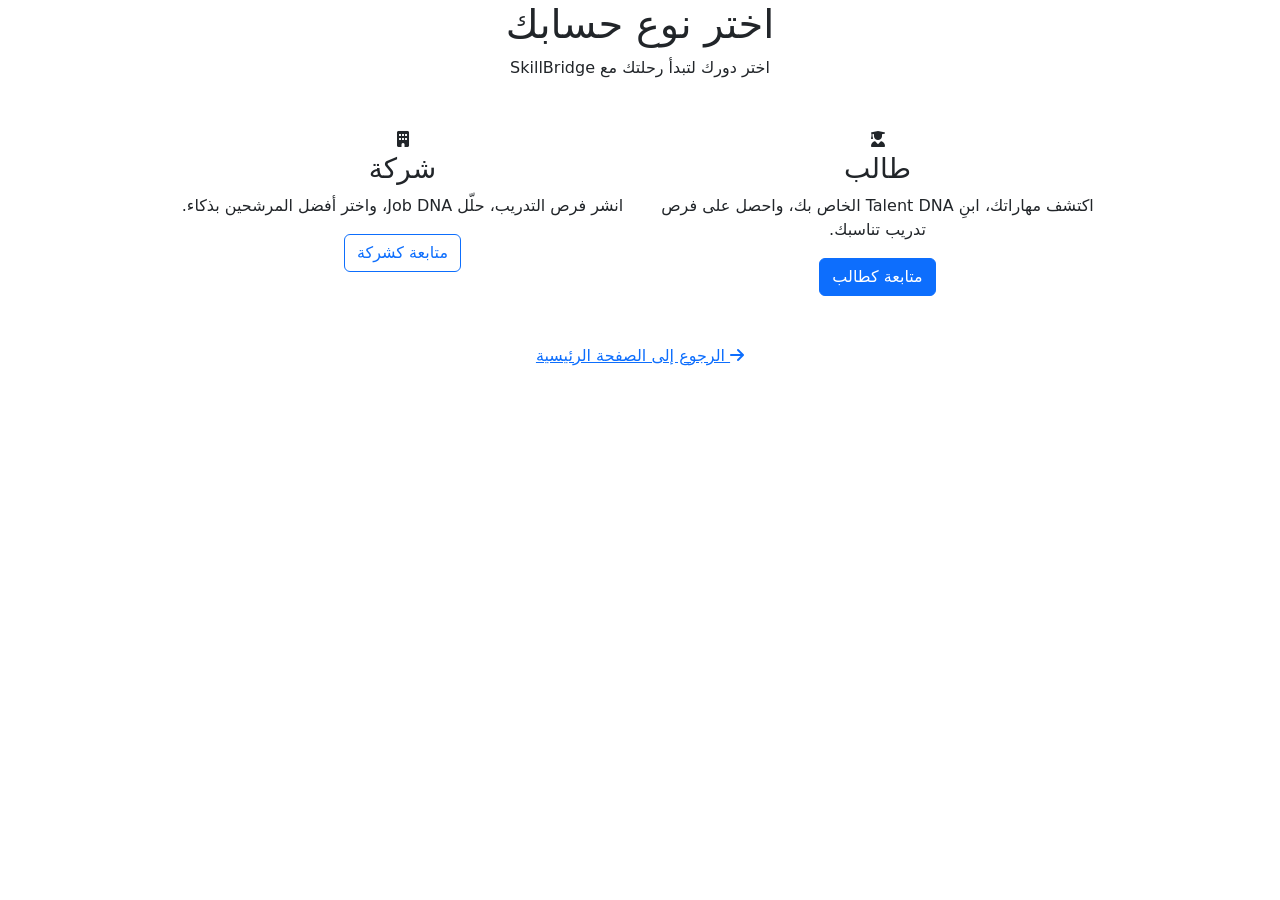
==== Choose_Role.html @ 9a8fcd29 "Add files via upload" ====
<!DOCTYPE html>
<html lang="ar" dir="rtl">
<head>
  <meta charset="UTF-8">
  <meta name="viewport" content="width=device-width, initial-scale=1.0">
  <title>Choose Role | SkillBridge</title>

  <!-- Bootstrap -->
  <link rel="stylesheet" href="https://cdn.jsdelivr.net/npm/bootstrap@5.3.2/dist/css/bootstrap.min.css">

  <!-- Font Awesome -->
  <link rel="stylesheet" href="https://cdnjs.cloudflare.com/ajax/libs/font-awesome/6.5.1/css/all.min.css">

  <!-- Your CSS -->
  <link rel="stylesheet" href="./CSS/Choose_Role.CSS">
</head>

<body>

<section class="role-page">
  <div class="container text-center">

    <h1 class="title">اختر نوع حسابك</h1>
    <p class="subtitle">اختر دورك لتبدأ رحلتك مع SkillBridge</p>

    <div class="row justify-content-center g-4 mt-4">

      <!-- Student -->
      <div class="col-lg-5 col-md-6">
        <div class="role-card student-card" onclick="goStudent()">
          <div class="icon">
            <i class="fas fa-user-graduate"></i>
          </div>
          <h3>طالب</h3>
          <p>
            اكتشف مهاراتك، ابنِ Talent DNA الخاص بك،
            واحصل على فرص تدريب تناسبك.
          </p>
          <button class="btn btn-primary">متابعة كطالب</button>
        </div>
      </div>

      <!-- Company -->
      <div class="col-lg-5 col-md-6">
        <div class="role-card company-card" onclick="goCompany()">
          <div class="icon">
            <i class="fas fa-building"></i>
          </div>
          <h3>شركة</h3>
          <p>
            انشر فرص التدريب، حلّل Job DNA،
            واختر أفضل المرشحين بذكاء.
          </p>
          <button class="btn btn-outline-primary">متابعة كشركة</button>
        </div>
      </div>

    </div>

    <div class="back-home mt-5">
      <a href="index.html" class="back-link">
        <i class="fas fa-arrow-right"></i> الرجوع إلى الصفحة الرئيسية
      </a>
    </div>

  </div>
</section>

<!-- Bootstrap JS -->
<script src="https://cdn.jsdelivr.net/npm/bootstrap@5.3.2/dist/js/bootstrap.bundle.min.js"></script>

<!-- Your JS -->
<script src="./JS/Choose_Role.JS"></script>

</body>
</html>
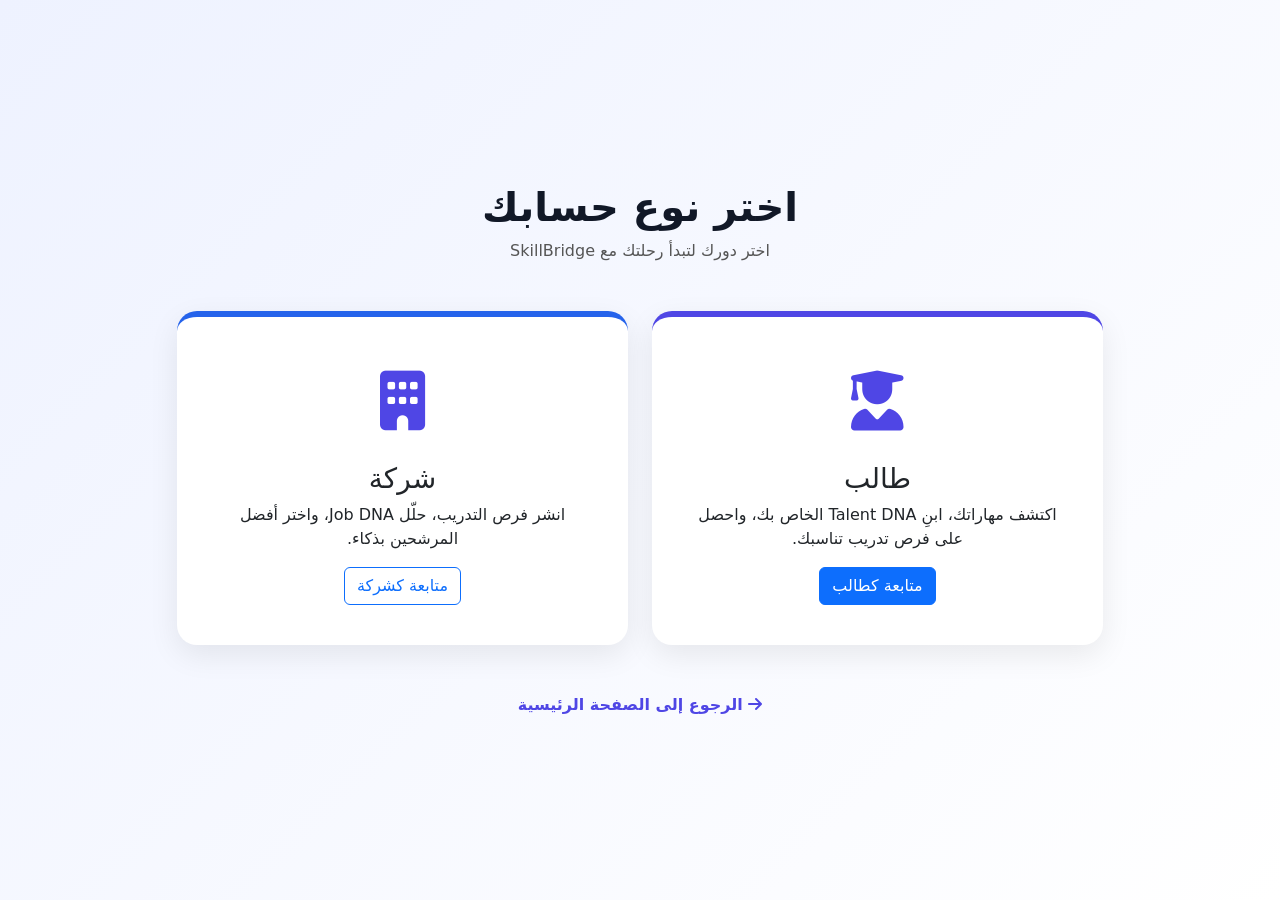
==== commit e7d21ebe: "Update Choose_Role.html" ====
--- a/Choose_Role.html
+++ b/Choose_Role.html
@@ -12,7 +12,7 @@
   <link rel="stylesheet" href="https://cdnjs.cloudflare.com/ajax/libs/font-awesome/6.5.1/css/all.min.css">
 
   <!-- Your CSS -->
-  <link rel="stylesheet" href="./CSS/Choose_Role.CSS">
+  <link rel="stylesheet" href="Choose_Role.CSS">
 </head>
 
 <body>
@@ -70,7 +70,8 @@
 <script src="https://cdn.jsdelivr.net/npm/bootstrap@5.3.2/dist/js/bootstrap.bundle.min.js"></script>
 
 <!-- Your JS -->
-<script src="./JS/Choose_Role.JS"></script>
+<script src="Choose_Role.JS"></script>
 
 </body>
 </html>
+
--- a/Choose_Role.CSS
+++ b/Choose_Role.CSS
@@ -0,0 +1,72 @@
+:root{
+  --main:#4f46e5;
+  --dark:#111827;
+  --light:#f3f4f6;
+}
+
+body{
+  margin:0;
+  font-family: system-ui, -apple-system, Segoe UI, Roboto, Arial, sans-serif;
+  background: linear-gradient(135deg, #eef2ff, #ffffff);
+}
+
+.role-page{
+  min-height:100vh;
+  display:flex;
+  align-items:center;
+}
+
+.title{
+  font-weight:800;
+  color:var(--dark);
+}
+
+.subtitle{
+  color:#555;
+}
+
+.role-card{
+  background:white;
+  padding:40px 30px;
+  border-radius:20px;
+  box-shadow:0 10px 30px rgba(0,0,0,.08);
+  transition:.4s ease;
+  cursor:pointer;
+
+  /* animation start */
+  opacity:0;
+  animation:fadeUp .8s ease forwards;
+}
+
+.student-card{ animation-delay:.2s; }
+.company-card{ animation-delay:.4s; }
+
+.role-card:hover{
+  transform:translateY(-10px) scale(1.02);
+}
+
+.role-card .icon{
+  font-size:60px;
+  margin-bottom:15px;
+  color:var(--main);
+}
+
+.student-card{
+  border-top:6px solid var(--main);
+}
+
+.company-card{
+  border-top:6px solid #2563eb;
+}
+
+.back-link{
+  color:var(--main);
+  text-decoration:none;
+  font-weight:600;
+}
+
+/* Simple animation */
+@keyframes fadeUp{
+  from{opacity:0; transform:translateY(30px);}
+  to{opacity:1; transform:translateY(0);}
+}
